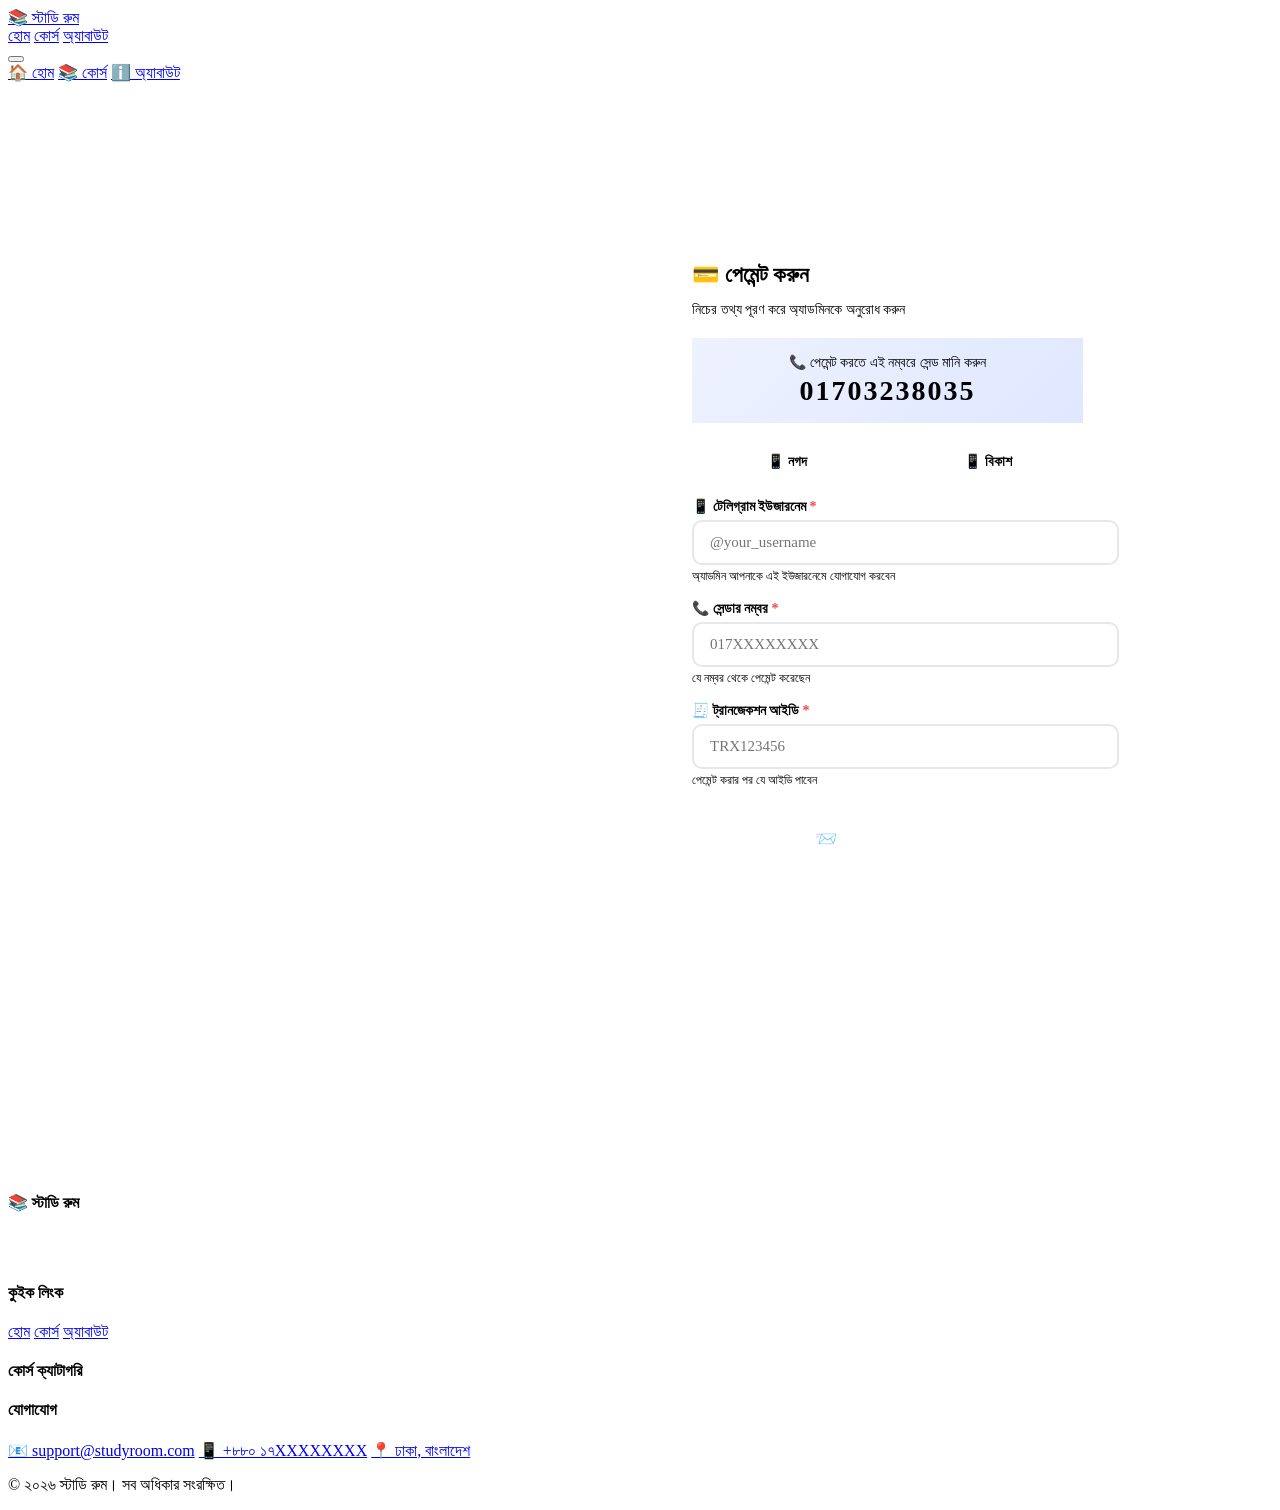
==== payment.html @ a33f05c6 "Add files via upload" ====
<!DOCTYPE html>
<html lang="bn">
<head>
    <meta charset="UTF-8" />
    <meta name="viewport" content="width=device-width, initial-scale=1.0" />
    <title>পেমেন্ট | স্টাডি রুম</title>
    <link rel="stylesheet" href="css/style.css" />
    <style>
        /* ============================================
           পেমেন্ট পেজের অতিরিক্ত স্টাইল
           ============================================ */
        .payment-section {
            padding: 130px 0 60px;
            background: var(--light);
            min-height: 100vh;
        }

        .payment-wrapper {
            max-width: 950px;
            margin: 0 auto;
            display: grid;
            grid-template-columns: 1fr 1fr;
            gap: 40px;
            align-items: start;
        }

        /* ----- কোর্স প্রিভিউ কার্ড ----- */
        .course-preview {
            background: white;
            border-radius: var(--radius);
            overflow: hidden;
            box-shadow: var(--shadow);
            position: sticky;
            top: 100px;
        }

        .course-preview img {
            width: 100%;
            height: 220px;
            object-fit: cover;
        }

        .course-preview .preview-body {
            padding: 24px;
        }

        .course-preview .preview-body .badge {
            display: inline-block;
            background: var(--primary);
            color: white;
            padding: 4px 16px;
            border-radius: 50px;
            font-size: 12px;
            font-weight: 600;
            margin-bottom: 10px;
        }

        .course-preview .preview-body h2 {
            font-size: 20px;
            margin-bottom: 8px;
            color: var(--dark);
        }

        .course-preview .preview-body .meta {
            display: flex;
            flex-wrap: wrap;
            gap: 10px;
            margin-bottom: 12px;
            font-size: 13px;
            color: var(--gray);
        }

        .course-preview .preview-body .meta span {
            background: var(--light);
            padding: 2px 12px;
            border-radius: 50px;
        }

        .course-preview .preview-body .price-large {
            font-size: 26px;
            font-weight: 800;
            color: var(--primary);
            margin: 10px 0;
        }

        .course-preview .preview-body .description {
            font-size: 14px;
            color: var(--gray);
            line-height: 1.6;
        }

        /* ----- পেমেন্ট কার্ড ----- */
        .payment-card {
            background: white;
            border-radius: var(--radius);
            padding: 32px;
            box-shadow: var(--shadow);
        }

        .payment-card h2 {
            font-size: 22px;
            margin-bottom: 4px;
            color: var(--dark);
        }

        .payment-card .subtitle {
            color: var(--gray);
            font-size: 14px;
            margin-bottom: 20px;
        }

        /* ----- পেমেন্ট নম্বর (বড় ফন্টে) ----- */
        .payment-number-box {
            background: linear-gradient(135deg, #EEF2FF, #E0E7FF);
            border: 2px dashed var(--primary);
            border-radius: var(--radius-sm);
            padding: 16px 20px;
            text-align: center;
            margin-bottom: 20px;
        }

        .payment-number-box .label {
            font-size: 14px;
            color: var(--gray);
            font-weight: 500;
        }

        .payment-number-box .number {
            font-size: 28px;
            font-weight: 800;
            color: var(--primary);
            letter-spacing: 2px;
            margin-top: 4px;
        }

        .payment-number-box .number span {
            background: var(--white);
            padding: 2px 12px;
            border-radius: 8px;
        }

        /* ----- ব্যাংক/নগদ ফিল্টার বাটন ----- */
        .method-filter {
            display: flex;
            gap: 12px;
            margin-bottom: 18px;
            flex-wrap: wrap;
        }

        .method-btn {
            padding: 10px 28px;
            border: 2px solid var(--gray-light);
            border-radius: 50px;
            background: var(--white);
            color: var(--gray);
            font-size: 14px;
            font-weight: 600;
            cursor: pointer;
            transition: var(--transition);
            flex: 1;
            min-width: 100px;
            text-align: center;
        }

        .method-btn:hover {
            border-color: var(--primary);
            color: var(--primary);
        }

        .method-btn.active {
            background: var(--primary);
            color: var(--white);
            border-color: var(--primary);
        }

        .method-btn .icon {
            margin-right: 6px;
        }

        /* ----- ফর্ম গ্রুপ ----- */
        .form-group {
            margin-bottom: 16px;
        }

        .form-group label {
            display: block;
            font-weight: 600;
            font-size: 14px;
            margin-bottom: 5px;
            color: var(--dark);
        }

        .form-group label .required {
            color: #ef4444;
        }

        .form-group input,
        .form-group select {
            width: 100%;
            padding: 12px 16px;
            border: 2px solid #e5e7eb;
            border-radius: 10px;
            font-size: 15px;
            transition: var(--transition);
            font-family: inherit;
            background: white;
        }

        .form-group input:focus,
        .form-group select:focus {
            border-color: var(--primary);
            outline: none;
            box-shadow: 0 0 0 4px rgba(108, 99, 255, 0.1);
        }

        .form-group input.error,
        .form-group select.error {
            border-color: #ef4444;
            box-shadow: 0 0 0 4px rgba(239, 68, 68, 0.1);
        }

        .form-group .helper {
            font-size: 12px;
            color: var(--gray);
            margin-top: 4px;
        }

        .form-group .error-text {
            font-size: 12px;
            color: #ef4444;
            display: none;
            margin-top: 4px;
        }

        .form-group .error-text.show {
            display: block;
        }

        /* ----- সাবমিট বাটন ----- */
        .btn-submit {
            width: 100%;
            padding: 16px;
            background: linear-gradient(135deg, var(--primary), var(--primary-dark));
            color: white;
            border: none;
            border-radius: 50px;
            font-size: 18px;
            font-weight: 600;
            cursor: pointer;
            transition: var(--transition);
            margin-top: 8px;
        }

        .btn-submit:hover {
            transform: translateY(-2px);
            box-shadow: 0 8px 30px rgba(108, 99, 255, 0.35);
        }

        .btn-submit:disabled {
            opacity: 0.6;
            cursor: not-allowed;
            transform: none !important;
        }

        /* ----- সফল মেসেজ ----- */
        .success-message {
            display: none;
            text-align: center;
            padding: 40px 20px;
        }

        .success-message .icon {
            font-size: 64px;
            margin-bottom: 12px;
        }

        .success-message h3 {
            color: #22c55e;
            font-size: 24px;
            margin-bottom: 8px;
        }

        .success-message p {
            color: var(--gray);
            margin-bottom: 20px;
        }

        /* ============================================
           রেসপনসিভ
           ============================================ */
        @media (max-width: 768px) {
            .payment-wrapper {
                grid-template-columns: 1fr;
                gap: 30px;
            }

            .course-preview {
                position: static;
            }

            .course-preview img {
                height: 180px;
            }

            .payment-card {
                padding: 20px;
            }

            .payment-number-box .number {
                font-size: 24px;
            }

            .method-btn {
                padding: 8px 16px;
                font-size: 13px;
                min-width: 80px;
            }
        }

        @media (max-width: 480px) {
            .payment-number-box .number {
                font-size: 20px;
            }
            .method-btn {
                padding: 6px 12px;
                font-size: 12px;
                min-width: 60px;
            }
            .payment-card h2 {
                font-size: 19px;
            }
        }

        @keyframes fadeInUp {
            from {
                opacity: 0;
                transform: translateY(20px);
            }
            to {
                opacity: 1;
                transform: translateY(0);
            }
        }
    </style>
</head>
<body>

    <!-- ========================================
    হেডার
    ======================================== -->
    <header>
        <div class="container">
            <div class="logo">
                <a href="index.html">📚 স্টাডি রুম</a>
            </div>
            <nav class="desktop">
                <a href="index.html">হোম</a>
                <a href="courses.html" class="active">কোর্স</a>
                <a href="about.html">অ্যাবাউট</a>
            </nav>
            <button class="hamburger" id="hamburgerBtn" aria-label="মেনু খুলুন">
                <span></span>
                <span></span>
                <span></span>
            </button>
        </div>
    </header>

    <!-- মোবাইল সাইড মেনু -->
    <div class="mobile-menu" id="mobileMenu">
        <a href="index.html">🏠 হোম</a>
        <a href="courses.html">📚 কোর্স</a>
        <a href="about.html">ℹ️ অ্যাবাউট</a>
    </div>
    <div class="overlay" id="overlay"></div>

    <!-- ========================================
    পেমেন্ট সেকশন
    ======================================== -->
    <section class="payment-section">
        <div class="container">
            <div class="payment-wrapper">

                <!-- ============================
                বাম দিকে: কোর্স প্রিভিউ
                ============================ -->
                <div class="course-preview" id="coursePreview">
                    <!-- JS দিয়ে দেখাবে -->
                </div>

                <!-- ============================
                ডান দিকে: পেমেন্ট ফর্ম
                ============================ -->
                <div class="payment-card">
                    <h2>💳 পেমেন্ট করুন</h2>
                    <p class="subtitle">নিচের তথ্য পূরণ করে অ্যাডমিনকে অনুরোধ করুন</p>

                    <!-- ============================
                    📞 পেমেন্ট নম্বর (বড় ফন্টে)
                    ============================ -->
                    <div class="payment-number-box">
                        <div class="label">📞 পেমেন্ট করতে এই নম্বরে সেন্ড মানি করুন</div>
                        <div class="number"><span>01703238035</span></div>
                    </div>

                    <!-- ============================
                    🏦 ব্যাংক/নগদ ফিল্টার বাটন
                    ============================ -->
                    <div class="method-filter" id="methodFilter">
                        <button class="method-btn" data-method="Nagad">
                            📱 নগদ
                        </button>
                        <button class="method-btn" data-method="bKash">
                            📱 বিকাশ
                        </button>
                    </div>

                    <!-- ============================
                    ফর্ম
                    ============================ -->
                    <form id="paymentForm" novalidate>

                        <!-- পেমেন্ট মেথড (হিডেন) -->
                        <input type="hidden" id="paymentMethod" value="Bank" />

                        <!-- টেলিগ্রাম ইউজারনেম -->
                        <div class="form-group">
                            <label for="tgUsername">📱 টেলিগ্রাম ইউজারনেম <span class="required">*</span></label>
                            <input type="text" id="tgUsername" placeholder="@your_username" />
                            <div class="helper">অ্যাডমিন আপনাকে এই ইউজারনেমে যোগাযোগ করবেন</div>
                            <div class="error-text" id="tgUsernameError">ইউজারনেম অবশ্যই @ দিয়ে শুরু হতে হবে</div>
                        </div>

                        <!-- সেন্ডার নম্বর -->
                        <div class="form-group">
                            <label for="senderNumber">📞 সেন্ডার নম্বর <span class="required">*</span></label>
                            <input type="text" id="senderNumber" placeholder="017XXXXXXXX" maxlength="11" />
                            <div class="helper">যে নম্বর থেকে পেমেন্ট করেছেন</div>
                            <div class="error-text" id="senderNumberError">সঠিক ১১ ডিজিটের নম্বর দিন</div>
                        </div>

                        <!-- ট্রানজেকশন আইডি -->
                        <div class="form-group">
                            <label for="trxId">🧾 ট্রানজেকশন আইডি <span class="required">*</span></label>
                            <input type="text" id="trxId" placeholder="TRX123456" />
                            <div class="helper">পেমেন্ট করার পর যে আইডি পাবেন</div>
                            <div class="error-text" id="trxIdError">ট্রানজেকশন আইডি দিন (অন্তত ৬ অক্ষর)</div>
                        </div>

                        <button type="submit" class="btn-submit" id="submitBtn">
                            📨 রিকোয়েস্ট সেন্ড করুন
                        </button>
                    </form>

                    <!-- সফল মেসেজ -->
                    <div id="successMessage" class="success-message">
                        <div class="icon">✅</div>
                        <h3>অনুরোধ সফল!</h3>
                        <p>আপনার অনুরোধ অ্যাডমিনের কাছে পাঠানো হয়েছে।<br />অ্যাডমিন চেক করে আপনার টেলিগ্রামে জানিয়ে দেবেন।</p>
                        <a href="courses.html" class="btn-secondary">← কোর্স পেজে ফিরুন</a>
                    </div>
                </div>

            </div>
        </div>
    </section>

    <!-- ========================================
    ফুটার
    ======================================== -->
    <footer>
        <div class="container">
            <div class="footer-grid">
                <div>
                    <h4>📚 স্টাডি রুম</h4>
                    <p style="color: rgba(255,255,255,0.6); line-height: 1.8;">
                        আপনার অনলাইন লার্নিং প্ল্যাটফর্ম। যেকোনো সময়, যেকোনো জায়গা থেকে শিখুন।
                    </p>
                </div>
                <div>
                    <h4>কুইক লিংক</h4>
                    <a href="index.html">হোম</a>
                    <a href="courses.html">কোর্স</a>
                    <a href="about.html">অ্যাবাউট</a>
                </div>
                <div>
                    <h4>কোর্স ক্যাটাগরি</h4>
                    <div id="footerCategories"></div>
                </div>
                <div>
                    <h4>যোগাযোগ</h4>
                    <a href="#">📧 support@studyroom.com</a>
                    <a href="#">📱 +৮৮০ ১৭XXXXXXXX</a>
                    <a href="#">📍 ঢাকা, বাংলাদেশ</a>
                </div>
            </div>
            <div class="footer-bottom">
                <p>&copy; ২০২৬ স্টাডি রুম। সব অধিকার সংরক্ষিত।</p>
            </div>
        </div>
    </footer>

    <script src="js/courses-data.js"></script>
    <script src="js/payment.js"></script>
</body>
</html>
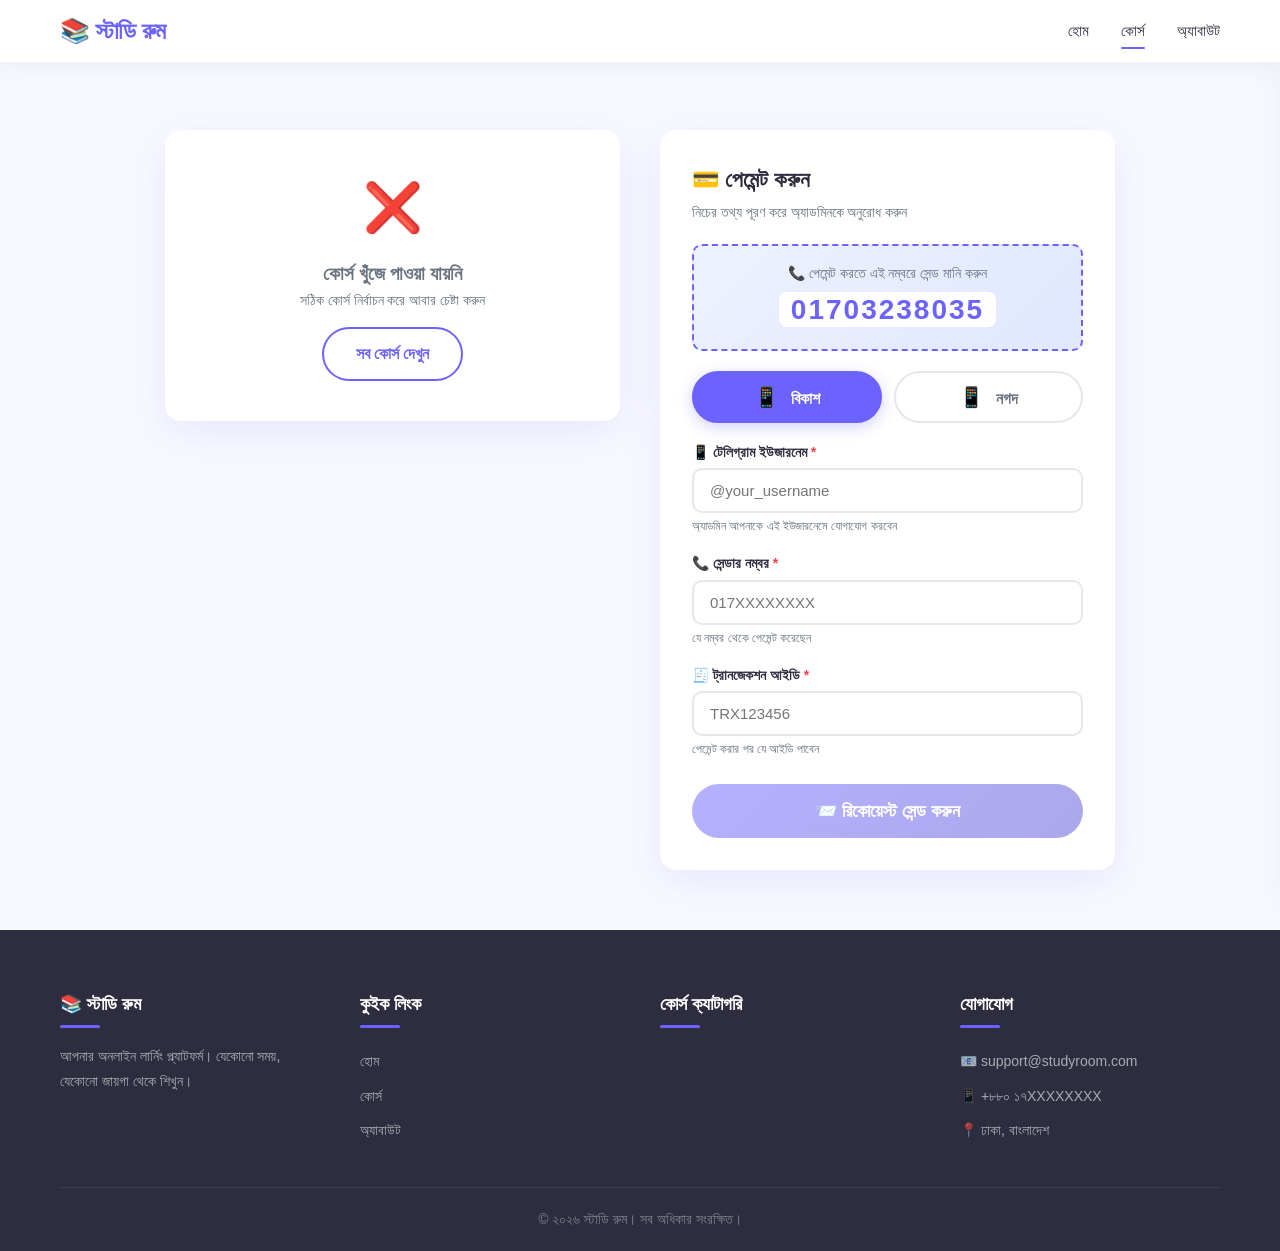
==== commit 8c828a49: "Update payment method styles and labels" ====
--- a/payment.html
+++ b/payment.html
@@ -139,7 +139,7 @@
             border-radius: 8px;
         }
 
-        /* ----- ব্যাংক/নগদ ফিল্টার বাটন ----- */
+        /* ----- পেমেন্ট মেথড (শুধু bKash + Nagad) ----- */
         .method-filter {
             display: flex;
             gap: 12px;
@@ -148,33 +148,36 @@
         }
 
         .method-btn {
-            padding: 10px 28px;
+            padding: 12px 28px;
             border: 2px solid var(--gray-light);
             border-radius: 50px;
             background: var(--white);
             color: var(--gray);
-            font-size: 14px;
+            font-size: 16px;
             font-weight: 600;
             cursor: pointer;
             transition: var(--transition);
             flex: 1;
-            min-width: 100px;
+            min-width: 120px;
             text-align: center;
         }
 
         .method-btn:hover {
             border-color: var(--primary);
             color: var(--primary);
+            transform: translateY(-2px);
         }
 
         .method-btn.active {
             background: var(--primary);
             color: var(--white);
             border-color: var(--primary);
+            box-shadow: 0 4px 15px rgba(108, 99, 255, 0.3);
         }
 
         .method-btn .icon {
-            margin-right: 6px;
+            margin-right: 8px;
+            font-size: 20px;
         }
 
         /* ----- ফর্ম গ্রুপ ----- */
@@ -311,20 +314,20 @@
             }
 
             .method-btn {
+                padding: 10px 20px;
+                font-size: 14px;
+                min-width: 100px;
+            }
+        }
+
+        @media (max-width: 480px) {
+            .payment-number-box .number {
+                font-size: 20px;
+            }
+            .method-btn {
                 padding: 8px 16px;
                 font-size: 13px;
                 min-width: 80px;
-            }
-        }
-
-        @media (max-width: 480px) {
-            .payment-number-box .number {
-                font-size: 20px;
-            }
-            .method-btn {
-                padding: 6px 12px;
-                font-size: 12px;
-                min-width: 60px;
             }
             .payment-card h2 {
                 font-size: 19px;
@@ -404,14 +407,14 @@
                     </div>
 
                     <!-- ============================
-                    🏦 ব্যাংক/নগদ ফিল্টার বাটন
+                    🏦 পেমেন্ট মেথড (শুধু bKash + Nagad)
                     ============================ -->
                     <div class="method-filter" id="methodFilter">
+                        <button class="method-btn active" data-method="bKash">
+                            <span class="icon">📱</span> বিকাশ
+                        </button>
                         <button class="method-btn" data-method="Nagad">
-                            📱 নগদ
-                        </button>
-                        <button class="method-btn" data-method="bKash">
-                            📱 বিকাশ
+                            <span class="icon">📱</span> নগদ
                         </button>
                     </div>
 
@@ -421,7 +424,7 @@
                     <form id="paymentForm" novalidate>
 
                         <!-- পেমেন্ট মেথড (হিডেন) -->
-                        <input type="hidden" id="paymentMethod" value="Bank" />
+                        <input type="hidden" id="paymentMethod" value="bKash" />
 
                         <!-- টেলিগ্রাম ইউজারনেম -->
                         <div class="form-group">
@@ -503,4 +506,4 @@
     <script src="js/courses-data.js"></script>
     <script src="js/payment.js"></script>
 </body>
-</html>+</html>
--- a/css/style.css
+++ b/css/style.css
@@ -0,0 +1,1304 @@
+/* ============================================
+   📚 স্টাডি রুম - সম্পূর্ণ রেসপনসিভ CSS
+   ============================================ */
+
+/* ---------- রুট ভেরিয়েবল ---------- */
+:root {
+    --primary: #6C63FF;
+    --primary-dark: #5A52D5;
+    --primary-light: #8B83FF;
+    --secondary: #FF6584;
+    --accent: #FFC857;
+    --dark: #2D2D3F;
+    --light: #F8F9FE;
+    --white: #FFFFFF;
+    --gray: #6B7280;
+    --gray-light: #E5E7EB;
+    --shadow: 0 10px 40px rgba(108, 99, 255, 0.12);
+    --shadow-hover: 0 20px 60px rgba(108, 99, 255, 0.20);
+    --radius: 16px;
+    --radius-sm: 10px;
+    --transition: all 0.3s cubic-bezier(0.4, 0, 0.2, 1);
+}
+
+/* ---------- রিসেট ---------- */
+* {
+    margin: 0;
+    padding: 0;
+    box-sizing: border-box;
+}
+
+html {
+    scroll-behavior: smooth;
+}
+
+body {
+    font-family: 'Segoe UI', -apple-system, BlinkMacSystemFont, sans-serif;
+    background: var(--light);
+    color: var(--dark);
+    line-height: 1.6;
+    overflow-x: hidden;
+}
+
+a {
+    text-decoration: none;
+    color: inherit;
+}
+
+ul {
+    list-style: none;
+}
+
+img {
+    max-width: 100%;
+    display: block;
+}
+
+.container {
+    max-width: 1200px;
+    margin: 0 auto;
+    padding: 0 20px;
+}
+
+/* ---------- স্ক্রলবার ---------- */
+::-webkit-scrollbar {
+    width: 8px;
+}
+::-webkit-scrollbar-track {
+    background: var(--light);
+}
+::-webkit-scrollbar-thumb {
+    background: var(--primary);
+    border-radius: 10px;
+}
+::-webkit-scrollbar-thumb:hover {
+    background: var(--primary-dark);
+}
+
+/* ============================================
+   হেডার (রেসপনসিভ)
+   ============================================ */
+header {
+    background: rgba(255, 255, 255, 0.95);
+    backdrop-filter: blur(20px);
+    -webkit-backdrop-filter: blur(20px);
+    box-shadow: 0 2px 30px rgba(0, 0, 0, 0.06);
+    position: fixed;
+    top: 0;
+    left: 0;
+    right: 0;
+    z-index: 1000;
+    padding: 12px 0;
+    transition: var(--transition);
+}
+
+header .container {
+    display: flex;
+    justify-content: space-between;
+    align-items: center;
+}
+
+.logo a {
+    font-size: 24px;
+    font-weight: 800;
+    color: var(--primary);
+    letter-spacing: -0.5px;
+}
+
+.logo a:hover {
+    color: var(--primary-dark);
+}
+
+/* ---------- ডেস্কটপ নেভ ---------- */
+nav.desktop {
+    display: flex;
+    align-items: center;
+    gap: 32px;
+}
+
+nav.desktop a {
+    font-size: 15px;
+    font-weight: 500;
+    color: var(--dark);
+    position: relative;
+    transition: var(--transition);
+    padding: 4px 0;
+}
+
+nav.desktop a::after {
+    content: '';
+    position: absolute;
+    bottom: -2px;
+    left: 0;
+    width: 0;
+    height: 2.5px;
+    background: var(--primary);
+    border-radius: 4px;
+    transition: var(--transition);
+}
+
+nav.desktop a:hover::after,
+nav.desktop a.active::after {
+    width: 100%;
+}
+
+nav.desktop a:hover {
+    color: var(--primary);
+}
+
+/* ---------- হামবার্গার বাটন ---------- */
+.hamburger {
+    display: none;
+    flex-direction: column;
+    gap: 5px;
+    cursor: pointer;
+    padding: 5px;
+    background: none;
+    border: none;
+    z-index: 1001;
+}
+
+.hamburger span {
+    display: block;
+    width: 28px;
+    height: 3px;
+    background: var(--dark);
+    border-radius: 4px;
+    transition: var(--transition);
+    transform-origin: center;
+}
+
+.hamburger.active span:nth-child(1) {
+    transform: rotate(45deg) translate(5px, 6px);
+}
+.hamburger.active span:nth-child(2) {
+    opacity: 0;
+    transform: scaleX(0);
+}
+.hamburger.active span:nth-child(3) {
+    transform: rotate(-45deg) translate(5px, -6px);
+}
+
+/* ---------- মোবাইল সাইড মেনু ---------- */
+.mobile-menu {
+    position: fixed;
+    top: 0;
+    right: -320px;
+    width: 300px;
+    height: 100vh;
+    background: var(--white);
+    box-shadow: -10px 0 40px rgba(0, 0, 0, 0.08);
+    padding: 80px 30px 30px;
+    transition: right 0.4s cubic-bezier(0.4, 0, 0.2, 1);
+    z-index: 999;
+    overflow-y: auto;
+}
+
+.mobile-menu.open {
+    right: 0;
+}
+
+.mobile-menu a {
+    display: block;
+    padding: 14px 0;
+    font-size: 17px;
+    font-weight: 500;
+    color: var(--dark);
+    border-bottom: 1px solid rgba(0, 0, 0, 0.05);
+    transition: var(--transition);
+}
+
+.mobile-menu a:hover {
+    color: var(--primary);
+    padding-left: 12px;
+}
+
+/* ---------- ওভারলে ---------- */
+.overlay {
+    position: fixed;
+    top: 0;
+    left: 0;
+    width: 100%;
+    height: 100%;
+    background: rgba(0, 0, 0, 0.4);
+    backdrop-filter: blur(4px);
+    -webkit-backdrop-filter: blur(4px);
+    opacity: 0;
+    visibility: hidden;
+    transition: var(--transition);
+    z-index: 998;
+}
+
+.overlay.active {
+    opacity: 1;
+    visibility: visible;
+}
+
+/* ============================================
+   হিরো সেকশন (রেসপনসিভ)
+   ============================================ */
+.hero {
+    padding: 140px 0 80px;
+    background: linear-gradient(135deg, #EEF2FF 0%, #E0E7FF 100%);
+    text-align: center;
+    position: relative;
+    overflow: hidden;
+}
+
+.hero::before {
+    content: '';
+    position: absolute;
+    top: -50%;
+    right: -20%;
+    width: 600px;
+    height: 600px;
+    background: radial-gradient(circle, rgba(108, 99, 255, 0.08) 0%, transparent 70%);
+    border-radius: 50%;
+}
+
+.hero::after {
+    content: '';
+    position: absolute;
+    bottom: -30%;
+    left: -20%;
+    width: 500px;
+    height: 500px;
+    background: radial-gradient(circle, rgba(255, 101, 132, 0.06) 0%, transparent 70%);
+    border-radius: 50%;
+}
+
+.hero .container {
+    position: relative;
+    z-index: 1;
+}
+
+.hero h1 {
+    font-size: 48px;
+    font-weight: 800;
+    line-height: 1.15;
+    margin-bottom: 16px;
+    background: linear-gradient(135deg, var(--primary), var(--secondary));
+    -webkit-background-clip: text;
+    -webkit-text-fill-color: transparent;
+    background-clip: text;
+}
+
+.hero p {
+    font-size: 20px;
+    color: var(--gray);
+    max-width: 560px;
+    margin: 0 auto 32px;
+}
+
+/* ============================================
+   পেজ হিরো (রেসপনসিভ)
+   ============================================ */
+.page-hero {
+    padding: 120px 0 50px;
+    background: linear-gradient(135deg, #EEF2FF 0%, #E0E7FF 100%);
+    text-align: center;
+}
+
+.page-hero h1 {
+    font-size: 36px;
+    font-weight: 800;
+    color: var(--dark);
+}
+
+.page-hero p {
+    font-size: 18px;
+    color: var(--gray);
+    margin-top: 8px;
+}
+
+/* ============================================
+   বাটন (রেসপনসিভ)
+   ============================================ */
+.btn-primary {
+    display: inline-block;
+    padding: 14px 40px;
+    background: linear-gradient(135deg, var(--primary), var(--primary-dark));
+    color: var(--white);
+    font-size: 16px;
+    font-weight: 600;
+    border: none;
+    border-radius: 50px;
+    cursor: pointer;
+    transition: var(--transition);
+    box-shadow: 0 8px 30px rgba(108, 99, 255, 0.30);
+    text-align: center;
+}
+
+.btn-primary:hover {
+    transform: translateY(-3px);
+    box-shadow: 0 12px 40px rgba(108, 99, 255, 0.40);
+}
+
+.btn-secondary {
+    display: inline-block;
+    padding: 12px 32px;
+    background: transparent;
+    color: var(--primary);
+    font-size: 16px;
+    font-weight: 600;
+    border: 2px solid var(--primary);
+    border-radius: 50px;
+    cursor: pointer;
+    transition: var(--transition);
+    text-align: center;
+}
+
+.btn-secondary:hover {
+    background: var(--primary);
+    color: var(--white);
+    transform: translateY(-3px);
+}
+
+/* ============================================
+   ফিল্টার সেকশন (রেসপনসিভ)
+   ============================================ */
+.filter-section {
+    padding: 20px 0 16px;
+    background: var(--white);
+    border-bottom: 2px solid var(--gray-light);
+    margin-top: 70px;
+    position: relative;
+    z-index: 50;
+    box-shadow: 0 2px 20px rgba(0,0,0,0.04);
+}
+
+.filter-group {
+    display: flex;
+    flex-wrap: wrap;
+    gap: 10px;
+    justify-content: center;
+    margin-bottom: 10px;
+}
+
+.filter-group .filter-label {
+    font-size: 13px;
+    font-weight: 600;
+    color: var(--gray);
+    display: flex;
+    align-items: center;
+    padding-right: 6px;
+}
+
+.filter-btn {
+    padding: 8px 20px;
+    border: 2px solid var(--gray-light);
+    border-radius: 50px;
+    background: var(--white);
+    color: var(--gray);
+    font-size: 14px;
+    font-weight: 500;
+    cursor: pointer;
+    transition: var(--transition);
+    white-space: nowrap;
+}
+
+.filter-btn:hover {
+    border-color: var(--primary);
+    color: var(--primary);
+}
+
+.filter-btn.active {
+    background: var(--primary);
+    color: var(--white);
+    border-color: var(--primary);
+}
+
+.filter-btn.active-secondary {
+    background: var(--secondary);
+    color: var(--white);
+    border-color: var(--secondary);
+}
+
+.sub-filter-group {
+    display: flex;
+    flex-wrap: wrap;
+    gap: 10px;
+    justify-content: center;
+    margin-top: 10px;
+    padding-top: 12px;
+    border-top: 1px dashed var(--gray-light);
+}
+
+.sub-filter-group.hidden {
+    display: none;
+}
+
+.filter-status {
+    text-align: center;
+    font-size: 14px;
+    color: var(--gray);
+    margin-top: 12px;
+    padding-top: 12px;
+    border-top: 1px solid var(--gray-light);
+}
+
+.filter-clear {
+    padding: 6px 16px;
+    border: 2px solid #ef4444;
+    border-radius: 50px;
+    background: transparent;
+    color: #ef4444;
+    font-size: 13px;
+    font-weight: 500;
+    cursor: pointer;
+    transition: var(--transition);
+    margin-left: 10px;
+}
+
+.filter-clear:hover {
+    background: #ef4444;
+    color: white;
+}
+
+/* ============================================
+   কোর্স সেকশন (রেসপনসিভ)
+   ============================================ */
+.featured-courses {
+    padding: 80px 0;
+}
+
+.featured-courses h2 {
+    font-size: 32px;
+    font-weight: 700;
+    text-align: center;
+    margin-bottom: 40px;
+}
+
+.courses-section {
+    padding: 40px 0 80px;
+    background: var(--light);
+}
+
+.course-grid {
+    display: grid;
+    grid-template-columns: repeat(auto-fill, minmax(280px, 1fr));
+    gap: 30px;
+}
+
+/* ---------- কোর্স কার্ড (রেসপনসিভ) ---------- */
+.course-card {
+    background: var(--white);
+    border-radius: var(--radius);
+    overflow: hidden;
+    box-shadow: var(--shadow);
+    transition: var(--transition);
+    display: flex;
+    flex-direction: column;
+}
+
+.course-card:hover {
+    transform: translateY(-8px);
+    box-shadow: var(--shadow-hover);
+}
+
+.course-card img {
+    width: 100%;
+    height: 200px;
+    object-fit: cover;
+}
+
+.course-card .card-body {
+    padding: 24px;
+    flex: 1;
+    display: flex;
+    flex-direction: column;
+}
+
+.course-card .card-body h3 {
+    font-size: 18px;
+    font-weight: 700;
+    margin-bottom: 6px;
+    display: flex;
+    align-items: center;
+    gap: 8px;
+    flex-wrap: wrap;
+}
+
+.course-card .card-body p {
+    color: var(--gray);
+    font-size: 14px;
+    margin-bottom: 12px;
+    display: -webkit-box;
+    -webkit-line-clamp: 2;
+    -webkit-box-orient: vertical;
+    overflow: hidden;
+    flex: 1;
+}
+
+.course-card .card-body .price {
+    font-size: 20px;
+    font-weight: 700;
+    color: var(--primary);
+    margin-bottom: 16px;
+}
+
+.course-card .card-body .btn-group {
+    display: flex;
+    gap: 10px;
+    flex-wrap: wrap;
+    margin-top: auto;
+}
+
+.course-card .card-body .btn-group a {
+    flex: 1;
+    min-width: 70px;
+    text-align: center;
+    padding: 10px 14px;
+    border-radius: 50px;
+    font-size: 13px;
+    font-weight: 600;
+    transition: var(--transition);
+}
+
+.btn-details {
+    background: var(--light);
+    color: var(--primary);
+    border: 1.5px solid var(--primary);
+}
+
+.btn-details:hover {
+    background: var(--primary);
+    color: var(--white);
+}
+
+.btn-contact {
+    background: var(--light);
+    color: var(--secondary);
+    border: 1.5px solid var(--secondary);
+}
+
+.btn-contact:hover {
+    background: var(--secondary);
+    color: var(--white);
+}
+
+.btn-buy {
+    background: linear-gradient(135deg, var(--primary), var(--primary-dark));
+    color: var(--white);
+    border: none;
+}
+
+.btn-buy:hover {
+    opacity: 0.9;
+    transform: scale(1.02);
+}
+
+/* ============================================
+   অ্যাবাউট পেজ (রেসপনসিভ)
+   ============================================ */
+.about-section {
+    padding: 60px 0;
+}
+
+.about-grid {
+    display: grid;
+    grid-template-columns: 1fr 1fr;
+    gap: 50px;
+    align-items: center;
+}
+
+.about-text h2 {
+    font-size: 32px;
+    margin-bottom: 16px;
+}
+
+.about-text p {
+    color: var(--gray);
+    margin-bottom: 16px;
+    line-height: 1.8;
+}
+
+.about-text h3 {
+    font-size: 22px;
+    margin: 20px 0 12px;
+}
+
+.about-text ul li {
+    padding: 6px 0;
+    color: var(--gray);
+}
+
+.about-image img {
+    width: 100%;
+    border-radius: var(--radius);
+    box-shadow: var(--shadow);
+}
+
+/* ---------- স্ট্যাটস (রেসপনসিভ) ---------- */
+.stats-grid {
+    display: grid;
+    grid-template-columns: repeat(4, 1fr);
+    gap: 30px;
+    margin-top: 60px;
+    text-align: center;
+}
+
+.stat-item {
+    background: var(--white);
+    padding: 30px 20px;
+    border-radius: var(--radius);
+    box-shadow: var(--shadow);
+    transition: var(--transition);
+}
+
+.stat-item:hover {
+    transform: translateY(-5px);
+    box-shadow: var(--shadow-hover);
+}
+
+.stat-item h3 {
+    font-size: 36px;
+    font-weight: 800;
+    color: var(--primary);
+}
+
+.stat-item p {
+    color: var(--gray);
+    font-size: 16px;
+    margin-top: 4px;
+}
+
+/* ============================================
+   পেমেন্ট পেজ (রেসপনসিভ)
+   ============================================ */
+.payment-section {
+    padding: 130px 0 60px;
+    background: var(--light);
+    min-height: 100vh;
+}
+
+.payment-wrapper {
+    max-width: 900px;
+    margin: 0 auto;
+    display: grid;
+    grid-template-columns: 1fr 1fr;
+    gap: 40px;
+    align-items: start;
+}
+
+.course-preview {
+    background: white;
+    border-radius: var(--radius);
+    overflow: hidden;
+    box-shadow: var(--shadow);
+    position: sticky;
+    top: 100px;
+}
+
+.course-preview img {
+    width: 100%;
+    height: 240px;
+    object-fit: cover;
+}
+
+.course-preview .preview-body {
+    padding: 24px;
+}
+
+.course-preview .preview-body .badge {
+    display: inline-block;
+    background: var(--primary);
+    color: white;
+    padding: 4px 16px;
+    border-radius: 50px;
+    font-size: 12px;
+    font-weight: 600;
+    margin-bottom: 10px;
+}
+
+.course-preview .preview-body h2 {
+    font-size: 22px;
+    margin-bottom: 8px;
+    color: var(--dark);
+}
+
+.course-preview .preview-body .meta {
+    display: flex;
+    flex-wrap: wrap;
+    gap: 12px;
+    margin-bottom: 12px;
+    font-size: 14px;
+    color: var(--gray);
+}
+
+.course-preview .preview-body .meta span {
+    background: var(--light);
+    padding: 2px 12px;
+    border-radius: 50px;
+}
+
+.course-preview .preview-body .price-large {
+    font-size: 28px;
+    font-weight: 800;
+    color: var(--primary);
+    margin: 12px 0;
+}
+
+.course-preview .preview-body .description {
+    font-size: 14px;
+    color: var(--gray);
+    line-height: 1.6;
+}
+
+/* ----- পেমেন্ট ফর্ম (রেসপনসিভ) ----- */
+.payment-card {
+    background: white;
+    border-radius: var(--radius);
+    padding: 32px;
+    box-shadow: var(--shadow);
+}
+
+.payment-card h2 {
+    font-size: 24px;
+    margin-bottom: 4px;
+    color: var(--dark);
+}
+
+.payment-card .subtitle {
+    color: var(--gray);
+    font-size: 14px;
+    margin-bottom: 24px;
+}
+
+.form-group {
+    margin-bottom: 18px;
+}
+
+.form-group label {
+    display: block;
+    font-weight: 600;
+    font-size: 14px;
+    margin-bottom: 5px;
+    color: var(--dark);
+}
+
+.form-group label .required {
+    color: #ef4444;
+}
+
+.form-group input,
+.form-group select {
+    width: 100%;
+    padding: 12px 16px;
+    border: 2px solid #e5e7eb;
+    border-radius: 10px;
+    font-size: 15px;
+    transition: var(--transition);
+    font-family: inherit;
+    background: white;
+}
+
+.form-group input:focus,
+.form-group select:focus {
+    border-color: var(--primary);
+    outline: none;
+    box-shadow: 0 0 0 4px rgba(108, 99, 255, 0.1);
+}
+
+.form-group input.error,
+.form-group select.error {
+    border-color: #ef4444;
+    box-shadow: 0 0 0 4px rgba(239, 68, 68, 0.1);
+}
+
+.form-group .helper {
+    font-size: 12px;
+    color: var(--gray);
+    margin-top: 4px;
+}
+
+.form-group .error-text {
+    font-size: 12px;
+    color: #ef4444;
+    display: none;
+    margin-top: 4px;
+}
+
+.form-group .error-text.show {
+    display: block;
+}
+
+.btn-submit {
+    width: 100%;
+    padding: 16px;
+    background: linear-gradient(135deg, var(--primary), var(--primary-dark));
+    color: white;
+    border: none;
+    border-radius: 50px;
+    font-size: 18px;
+    font-weight: 600;
+    cursor: pointer;
+    transition: var(--transition);
+    margin-top: 8px;
+}
+
+.btn-submit:hover {
+    transform: translateY(-2px);
+    box-shadow: 0 8px 30px rgba(108, 99, 255, 0.35);
+}
+
+.btn-submit:disabled {
+    opacity: 0.6;
+    cursor: not-allowed;
+    transform: none !important;
+}
+
+.success-message {
+    display: none;
+    text-align: center;
+    padding: 40px 20px;
+}
+
+.success-message .icon {
+    font-size: 64px;
+    margin-bottom: 12px;
+}
+
+.success-message h3 {
+    color: #22c55e;
+    font-size: 24px;
+    margin-bottom: 8px;
+}
+
+.success-message p {
+    color: var(--gray);
+    margin-bottom: 20px;
+}
+
+/* ============================================
+   ফুটার (রেসপনসিভ)
+   ============================================ */
+footer {
+    background: var(--dark);
+    color: rgba(255, 255, 255, 0.7);
+    padding: 60px 0 20px;
+    margin-top: 40px;
+}
+
+.footer-grid {
+    display: grid;
+    grid-template-columns: repeat(auto-fit, minmax(200px, 1fr));
+    gap: 40px;
+    margin-bottom: 40px;
+}
+
+.footer-grid h4 {
+    color: var(--white);
+    font-size: 18px;
+    margin-bottom: 16px;
+}
+
+.footer-grid a {
+    display: block;
+    padding: 6px 0;
+    color: rgba(255, 255, 255, 0.6);
+    transition: var(--transition);
+}
+
+.footer-grid a:hover {
+    color: var(--white);
+    padding-left: 8px;
+}
+
+.footer-grid p {
+    color: rgba(255, 255, 255, 0.6);
+    line-height: 1.8;
+}
+
+.footer-bottom {
+    border-top: 1px solid rgba(255, 255, 255, 0.08);
+    padding-top: 20px;
+    text-align: center;
+    font-size: 14px;
+    color: rgba(255, 255, 255, 0.4);
+}
+
+/* ============================================
+   অ্যানিমেশন
+   ============================================ */
+@keyframes fadeInUp {
+    from {
+        opacity: 0;
+        transform: translateY(20px);
+    }
+    to {
+        opacity: 1;
+        transform: translateY(0);
+    }
+}
+
+/* ============================================
+   🚀 রেসপনসিভ - ট্যাবলেট (992px)
+   ============================================ */
+@media (max-width: 992px) {
+    .hero h1 {
+        font-size: 36px;
+    }
+    .hero p {
+        font-size: 18px;
+    }
+    .course-grid {
+        grid-template-columns: repeat(auto-fill, minmax(250px, 1fr));
+    }
+    .about-grid {
+        grid-template-columns: 1fr;
+        gap: 30px;
+    }
+    .stats-grid {
+        grid-template-columns: repeat(2, 1fr);
+    }
+    .payment-wrapper {
+        grid-template-columns: 1fr 1fr;
+        gap: 30px;
+    }
+}
+
+/* ============================================
+   🚀 রেসপনসিভ - মোবাইল (768px)
+   ============================================ */
+@media (max-width: 768px) {
+    /* হেডার */
+    header {
+        padding: 10px 0;
+    }
+    .logo a {
+        font-size: 20px;
+    }
+
+    /* নেভ লুকান */
+    nav.desktop {
+        display: none;
+    }
+
+    /* হামবার্গার দেখান */
+    .hamburger {
+        display: flex;
+    }
+
+    /* হিরো */
+    .hero {
+        padding: 120px 0 60px;
+    }
+    .hero h1 {
+        font-size: 28px;
+    }
+    .hero p {
+        font-size: 16px;
+        padding: 0 10px;
+    }
+
+    /* পেজ হিরো */
+    .page-hero {
+        padding: 110px 0 40px;
+    }
+    .page-hero h1 {
+        font-size: 28px;
+    }
+    .page-hero p {
+        font-size: 16px;
+    }
+
+    /* ফিল্টার */
+    .filter-section {
+        margin-top: 60px;
+        padding: 14px 0 12px;
+    }
+    .filter-group {
+        gap: 8px;
+    }
+    .filter-btn {
+        padding: 6px 14px;
+        font-size: 12px;
+    }
+    .filter-group .filter-label {
+        font-size: 12px;
+        width: 100%;
+        justify-content: center;
+    }
+    .sub-filter-group {
+        gap: 6px;
+        margin-top: 6px;
+        padding-top: 8px;
+    }
+    .filter-status {
+        font-size: 13px;
+    }
+    .filter-clear {
+        font-size: 12px;
+        padding: 4px 12px;
+        margin-left: 6px;
+    }
+
+    /* কোর্স গ্রিড */
+    .course-grid {
+        grid-template-columns: 1fr;
+        gap: 20px;
+    }
+
+    .course-card .card-body .btn-group {
+        flex-direction: column;
+    }
+
+    /* অ্যাবাউট */
+    .about-text h2 {
+        font-size: 26px;
+    }
+    .stats-grid {
+        grid-template-columns: 1fr 1fr;
+        gap: 16px;
+    }
+    .stat-item {
+        padding: 20px;
+    }
+    .stat-item h3 {
+        font-size: 28px;
+    }
+
+    /* পেমেন্ট */
+    .payment-section {
+        padding: 110px 0 40px;
+    }
+    .payment-wrapper {
+        grid-template-columns: 1fr;
+        gap: 30px;
+    }
+    .course-preview {
+        position: static;
+    }
+    .course-preview img {
+        height: 180px;
+    }
+    .payment-card {
+        padding: 24px;
+    }
+    .payment-card h2 {
+        font-size: 20px;
+    }
+
+    /* ফুটার */
+    .footer-grid {
+        grid-template-columns: 1fr 1fr;
+        gap: 30px;
+    }
+}
+
+/* ============================================
+   🚀 রেসপনসিভ - ছোট মোবাইল (480px)
+   ============================================ */
+@media (max-width: 480px) {
+    .hero h1 {
+        font-size: 24px;
+    }
+    .hero p {
+        font-size: 15px;
+    }
+    .btn-primary {
+        padding: 12px 28px;
+        font-size: 14px;
+    }
+    .btn-secondary {
+        padding: 10px 24px;
+        font-size: 14px;
+    }
+
+    .filter-section {
+        margin-top: 55px;
+    }
+    .filter-btn {
+        padding: 4px 10px;
+        font-size: 11px;
+    }
+
+    .course-card .card-body {
+        padding: 18px;
+    }
+    .course-card .card-body h3 {
+        font-size: 16px;
+    }
+    .course-card .card-body .price {
+        font-size: 18px;
+    }
+
+    .footer-grid {
+        grid-template-columns: 1fr;
+        text-align: center;
+    }
+    .footer-grid a:hover {
+        padding-left: 0;
+    }
+
+    .stats-grid {
+        grid-template-columns: 1fr 1fr;
+        gap: 12px;
+    }
+    .stat-item {
+        padding: 16px;
+    }
+    .stat-item h3 {
+        font-size: 24px;
+    }
+
+    .mobile-menu {
+        width: 280px;
+        right: -280px;
+    }
+
+    .payment-card {
+        padding: 18px;
+    }
+    .form-group input,
+    .form-group select {
+        padding: 10px 14px;
+        font-size: 14px;
+    }
+    .btn-submit {
+        padding: 14px;
+        font-size: 16px;
+    }
+}
+
+/* ============================================
+   🚀 রেসপনসিভ - এক্সট্রা ছোট (360px)
+   ============================================ */
+@media (max-width: 360px) {
+    .container {
+        padding: 0 12px;
+    }
+    .hero h1 {
+        font-size: 20px;
+    }
+    .filter-btn {
+        padding: 3px 8px;
+        font-size: 10px;
+    }
+    .course-card .card-body .btn-group a {
+        font-size: 12px;
+        padding: 8px 10px;
+    }
+}
+
+
+
+
+
+
+
+/* ============================================
+   ফুটার (সব ডিভাইসে নিচে থাকবে)
+   ============================================ */
+
+/* পুরো পেজ ফ্লেক্স */
+body {
+    display: flex;
+    flex-direction: column;
+    min-height: 100vh;
+}
+
+/* মেইন কন্টেন্ট ফ্লেক্স গ্রো */
+main {
+    flex: 1;
+}
+
+/* ফুটার - সব সময় নিচে */
+footer {
+    background: var(--dark);
+    color: rgba(255, 255, 255, 0.7);
+    padding: 60px 0 20px;
+    margin-top: auto;  /* 👈 এটা ফুটারকে নিচে ঠেলে দেয় */
+    width: 100%;
+}
+
+.footer-grid {
+    display: grid;
+    grid-template-columns: repeat(auto-fit, minmax(200px, 1fr));
+    gap: 40px;
+    margin-bottom: 40px;
+}
+
+.footer-grid h4 {
+    color: var(--white);
+    font-size: 18px;
+    font-weight: 700;
+    margin-bottom: 16px;
+    position: relative;
+    padding-bottom: 10px;
+}
+
+/* হেডিং এর নিচে আন্ডারলাইন */
+.footer-grid h4::after {
+    content: '';
+    position: absolute;
+    bottom: 0;
+    left: 0;
+    width: 40px;
+    height: 3px;
+    background: var(--primary);
+    border-radius: 4px;
+}
+
+.footer-grid a {
+    display: block;
+    padding: 6px 0;
+    color: rgba(255, 255, 255, 0.6);
+    transition: var(--transition);
+    font-size: 14px;
+}
+
+.footer-grid a:hover {
+    color: var(--white);
+    padding-left: 10px;
+}
+
+.footer-grid p {
+    color: rgba(255, 255, 255, 0.6);
+    line-height: 1.8;
+    font-size: 14px;
+}
+
+.footer-bottom {
+    border-top: 1px solid rgba(255, 255, 255, 0.08);
+    padding-top: 20px;
+    text-align: center;
+    font-size: 14px;
+    color: rgba(255, 255, 255, 0.4);
+}
+
+/* ============================================
+   ফুটার রেসপনসিভ
+   ============================================ */
+
+/* ট্যাবলেট */
+@media (max-width: 768px) {
+    .footer-grid {
+        grid-template-columns: repeat(2, 1fr);
+        gap: 30px;
+        text-align: left;
+    }
+    
+    .footer-grid h4::after {
+        left: 0;
+    }
+}
+
+/* মোবাইল */
+@media (max-width: 480px) {
+    .footer-grid {
+        grid-template-columns: 1fr;
+        gap: 24px;
+        text-align: center;
+    }
+    
+    .footer-grid h4::after {
+        left: 50%;
+        transform: translateX(-50%);
+    }
+    
+    .footer-grid a:hover {
+        padding-left: 0;
+    }
+}
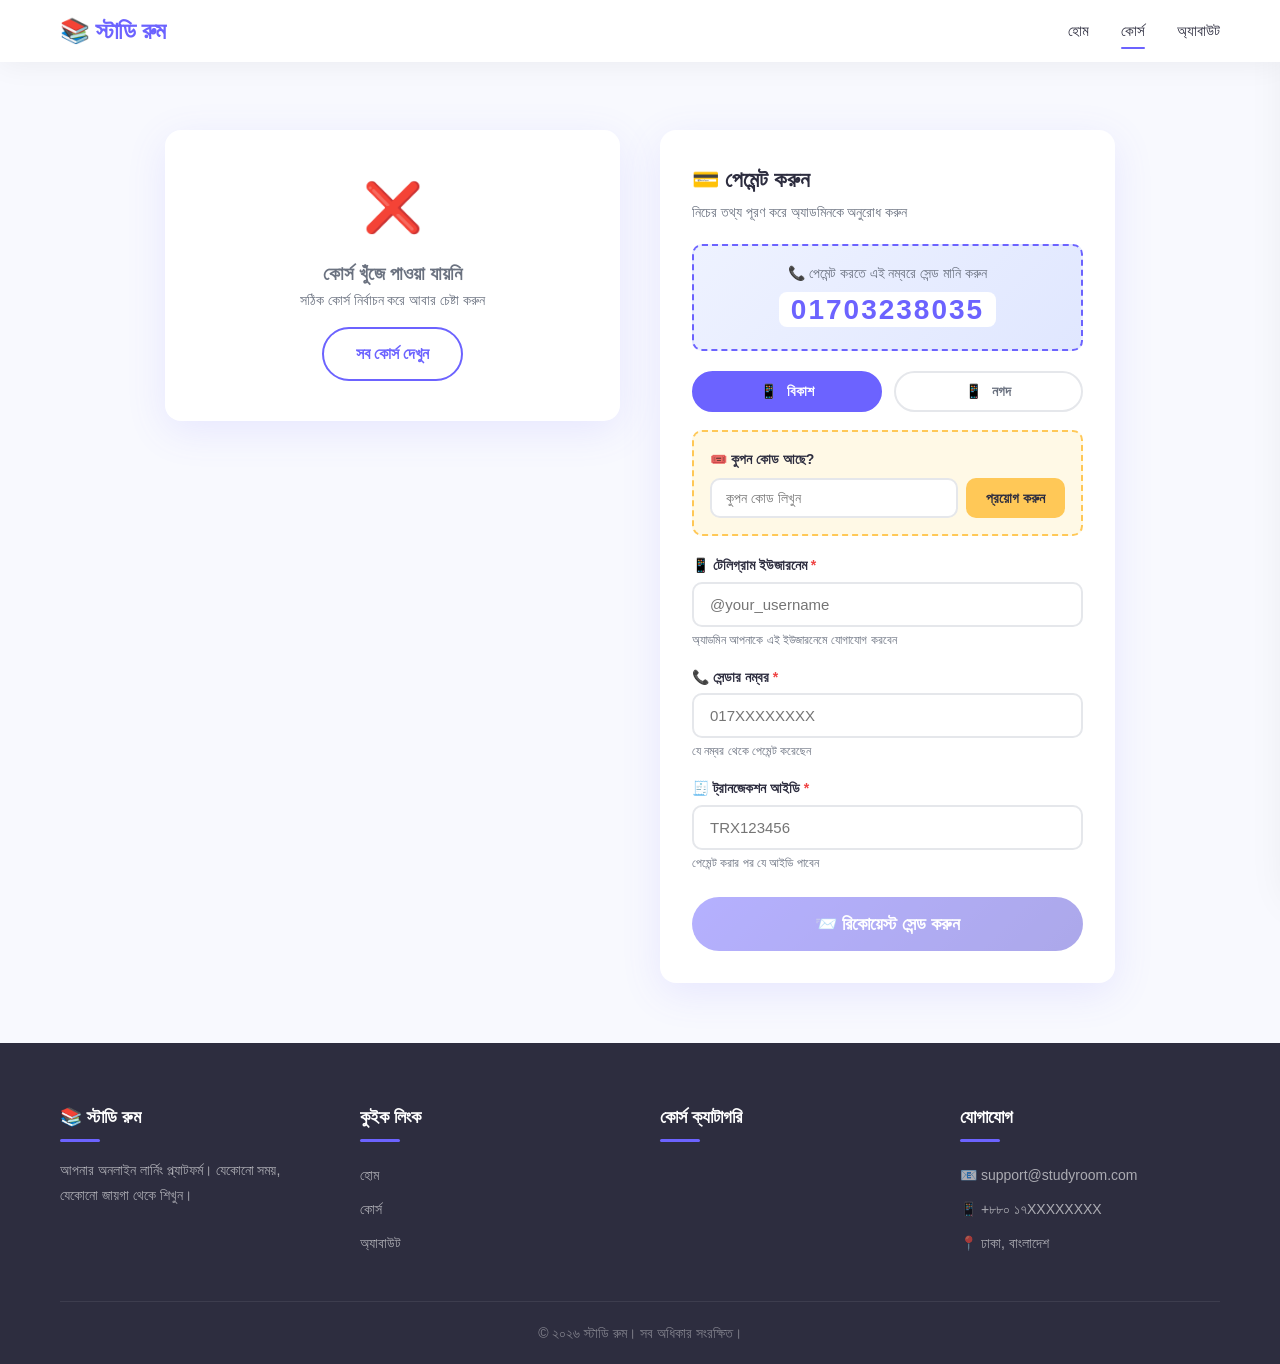
==== commit 4d89f90d: "Update payment.html" ====
--- a/payment.html
+++ b/payment.html
@@ -7,7 +7,7 @@
     <link rel="stylesheet" href="css/style.css" />
     <style>
         /* ============================================
-           পেমেন্ট পেজের অতিরিক্ত স্টাইল
+           পেমেন্ট পেজের স্টাইল
            ============================================ */
         .payment-section {
             padding: 130px 0 60px;
@@ -24,7 +24,7 @@
             align-items: start;
         }
 
-        /* ----- কোর্স প্রিভিউ কার্ড ----- */
+        /* ----- কোর্স প্রিভিউ ----- */
         .course-preview {
             background: white;
             border-radius: var(--radius);
@@ -76,11 +76,58 @@
             border-radius: 50px;
         }
 
-        .course-preview .preview-body .price-large {
+        /* ----- দামের সেকশন (কুপন সহ) ----- */
+        .price-box {
+            background: var(--light);
+            border-radius: var(--radius-sm);
+            padding: 16px;
+            margin: 12px 0;
+        }
+
+        .price-row {
+            display: flex;
+            justify-content: space-between;
+            align-items: center;
+            padding: 6px 0;
+            font-size: 15px;
+        }
+
+        .price-row.original {
+            color: var(--gray);
+        }
+
+        .price-row.original .old-price {
+            text-decoration: line-through;
+            color: #ef4444;
+            font-weight: 600;
+        }
+
+        .price-row.discount {
+            color: #22c55e;
+            font-weight: 600;
+        }
+
+        .price-row.total {
+            border-top: 2px dashed var(--gray-light);
+            padding-top: 10px;
+            margin-top: 6px;
+            font-size: 20px;
+            font-weight: 800;
+            color: var(--primary);
+        }
+
+        .price-large {
             font-size: 26px;
             font-weight: 800;
             color: var(--primary);
             margin: 10px 0;
+        }
+
+        .price-large.discounted {
+            text-decoration: line-through;
+            color: var(--gray);
+            font-size: 18px;
+            margin-bottom: 4px;
         }
 
         .course-preview .preview-body .description {
@@ -109,7 +156,7 @@
             margin-bottom: 20px;
         }
 
-        /* ----- পেমেন্ট নম্বর (বড় ফন্টে) ----- */
+        /* ----- পেমেন্ট নম্বর ----- */
         .payment-number-box {
             background: linear-gradient(135deg, #EEF2FF, #E0E7FF);
             border: 2px dashed var(--primary);
@@ -139,7 +186,7 @@
             border-radius: 8px;
         }
 
-        /* ----- পেমেন্ট মেথড (শুধু bKash + Nagad) ----- */
+        /* ----- পেমেন্ট মেথড ----- */
         .method-filter {
             display: flex;
             gap: 12px;
@@ -148,36 +195,180 @@
         }
 
         .method-btn {
-            padding: 12px 28px;
+            padding: 10px 28px;
             border: 2px solid var(--gray-light);
             border-radius: 50px;
             background: var(--white);
             color: var(--gray);
-            font-size: 16px;
+            font-size: 14px;
             font-weight: 600;
             cursor: pointer;
             transition: var(--transition);
             flex: 1;
-            min-width: 120px;
+            min-width: 100px;
             text-align: center;
         }
 
         .method-btn:hover {
             border-color: var(--primary);
             color: var(--primary);
-            transform: translateY(-2px);
         }
 
         .method-btn.active {
             background: var(--primary);
             color: var(--white);
             border-color: var(--primary);
-            box-shadow: 0 4px 15px rgba(108, 99, 255, 0.3);
         }
 
         .method-btn .icon {
-            margin-right: 8px;
-            font-size: 20px;
+            margin-right: 6px;
+        }
+
+        /* ----- কুপন সেকশন ----- */
+        .coupon-section {
+            background: #FFF9E6;
+            border: 2px dashed #FFC857;
+            border-radius: var(--radius-sm);
+            padding: 16px;
+            margin-bottom: 18px;
+        }
+
+        .coupon-section .coupon-label {
+            font-size: 14px;
+            font-weight: 600;
+            color: var(--dark);
+            margin-bottom: 8px;
+            display: flex;
+            align-items: center;
+            gap: 6px;
+        }
+
+        .coupon-input-group {
+            display: flex;
+            gap: 8px;
+        }
+
+        .coupon-input-group input {
+            flex: 1;
+            padding: 10px 14px;
+            border: 2px solid #e5e7eb;
+            border-radius: 10px;
+            font-size: 14px;
+            text-transform: uppercase;
+            transition: var(--transition);
+            font-family: inherit;
+        }
+
+        .coupon-input-group input:focus {
+            border-color: #FFC857;
+            outline: none;
+            box-shadow: 0 0 0 4px rgba(255, 200, 87, 0.15);
+        }
+
+        .coupon-input-group input.error {
+            border-color: #ef4444;
+            box-shadow: 0 0 0 4px rgba(239, 68, 68, 0.1);
+        }
+
+        .coupon-input-group button {
+            padding: 10px 20px;
+            background: #FFC857;
+            color: var(--dark);
+            border: none;
+            border-radius: 10px;
+            font-size: 14px;
+            font-weight: 700;
+            cursor: pointer;
+            transition: var(--transition);
+            white-space: nowrap;
+        }
+
+        .coupon-input-group button:hover {
+            background: #FFB830;
+            transform: translateY(-2px);
+        }
+
+        .coupon-input-group button:disabled {
+            background: var(--gray-light);
+            color: var(--gray);
+            cursor: not-allowed;
+            transform: none;
+        }
+
+        .coupon-message {
+            font-size: 13px;
+            margin-top: 8px;
+            padding: 8px 12px;
+            border-radius: 8px;
+            display: none;
+        }
+
+        .coupon-message.success {
+            display: block;
+            background: #DCFCE7;
+            color: #166534;
+            border: 1px solid #22c55e;
+        }
+
+        .coupon-message.error {
+            display: block;
+            background: #FEE2E2;
+            color: #991B1B;
+            border: 1px solid #ef4444;
+        }
+
+        .coupon-applied {
+            display: flex;
+            justify-content: space-between;
+            align-items: center;
+            background: #DCFCE7;
+            border: 2px solid #22c55e;
+            border-radius: var(--radius-sm);
+            padding: 12px 16px;
+            margin-bottom: 18px;
+        }
+
+        .coupon-applied .info {
+            display: flex;
+            align-items: center;
+            gap: 10px;
+        }
+
+        .coupon-applied .info .icon {
+            font-size: 24px;
+        }
+
+        .coupon-applied .info .text h4 {
+            font-size: 14px;
+            color: #166534;
+            font-weight: 700;
+        }
+
+        .coupon-applied .info .text p {
+            font-size: 12px;
+            color: #15803D;
+            margin: 0;
+        }
+
+        .coupon-applied .remove-btn {
+            background: #ef4444;
+            color: white;
+            border: none;
+            border-radius: 50%;
+            width: 28px;
+            height: 28px;
+            cursor: pointer;
+            font-size: 16px;
+            font-weight: 700;
+            display: flex;
+            align-items: center;
+            justify-content: center;
+            transition: var(--transition);
+        }
+
+        .coupon-applied .remove-btn:hover {
+            background: #DC2626;
+            transform: scale(1.1);
         }
 
         /* ----- ফর্ম গ্রুপ ----- */
@@ -216,8 +407,7 @@
             box-shadow: 0 0 0 4px rgba(108, 99, 255, 0.1);
         }
 
-        .form-group input.error,
-        .form-group select.error {
+        .form-group input.error {
             border-color: #ef4444;
             box-shadow: 0 0 0 4px rgba(239, 68, 68, 0.1);
         }
@@ -296,41 +486,39 @@
                 grid-template-columns: 1fr;
                 gap: 30px;
             }
-
             .course-preview {
                 position: static;
             }
-
             .course-preview img {
                 height: 180px;
             }
-
             .payment-card {
                 padding: 20px;
             }
-
             .payment-number-box .number {
                 font-size: 24px;
-            }
-
-            .method-btn {
-                padding: 10px 20px;
-                font-size: 14px;
-                min-width: 100px;
-            }
-        }
-
-        @media (max-width: 480px) {
-            .payment-number-box .number {
-                font-size: 20px;
             }
             .method-btn {
                 padding: 8px 16px;
                 font-size: 13px;
                 min-width: 80px;
             }
+        }
+
+        @media (max-width: 480px) {
+            .payment-number-box .number {
+                font-size: 20px;
+            }
+            .method-btn {
+                padding: 6px 12px;
+                font-size: 12px;
+                min-width: 60px;
+            }
             .payment-card h2 {
                 font-size: 19px;
+            }
+            .coupon-input-group {
+                flex-direction: column;
             }
         }
 
@@ -388,7 +576,7 @@
                 বাম দিকে: কোর্স প্রিভিউ
                 ============================ -->
                 <div class="course-preview" id="coursePreview">
-                    <!-- JS দিয়ে দেখাবে -->
+                    <!-- JS দিয়ে দেখাবে -->
                 </div>
 
                 <!-- ============================
@@ -398,17 +586,13 @@
                     <h2>💳 পেমেন্ট করুন</h2>
                     <p class="subtitle">নিচের তথ্য পূরণ করে অ্যাডমিনকে অনুরোধ করুন</p>
 
-                    <!-- ============================
-                    📞 পেমেন্ট নম্বর (বড় ফন্টে)
-                    ============================ -->
+                    <!-- 📞 পেমেন্ট নম্বর -->
                     <div class="payment-number-box">
                         <div class="label">📞 পেমেন্ট করতে এই নম্বরে সেন্ড মানি করুন</div>
                         <div class="number"><span>01703238035</span></div>
                     </div>
 
-                    <!-- ============================
-                    🏦 পেমেন্ট মেথড (শুধু bKash + Nagad)
-                    ============================ -->
+                    <!-- 🏦 পেমেন্ট মেথড (bKash + Nagad) -->
                     <div class="method-filter" id="methodFilter">
                         <button class="method-btn active" data-method="bKash">
                             <span class="icon">📱</span> বিকাশ
@@ -418,20 +602,42 @@
                         </button>
                     </div>
 
+                    <!-- 🎟️ কুপন সেকশন -->
+                    <div class="coupon-section" id="couponSection">
+                        <div class="coupon-label">🎟️ কুপন কোড আছে?</div>
+                        <div class="coupon-input-group">
+                            <input type="text" id="couponInput" placeholder="কুপন কোড লিখুন" />
+                            <button type="button" id="applyCouponBtn">প্রয়োগ করুন</button>
+                        </div>
+                        <div class="coupon-message" id="couponMessage"></div>
+                    </div>
+
+                    <!-- কুপন প্রয়োগ হলে দেখাবে -->
+                    <div class="coupon-applied" id="couponApplied" style="display:none;">
+                        <div class="info">
+                            <div class="icon">🎟️</div>
+                            <div class="text">
+                                <h4 id="appliedCouponCode">STUDY20</h4>
+                                <p id="appliedCouponDiscount">২০% ছাড় প্রয়োগ হয়েছে</p>
+                            </div>
+                        </div>
+                        <button type="button" class="remove-btn" id="removeCouponBtn">✕</button>
+                    </div>
+
                     <!-- ============================
                     ফর্ম
                     ============================ -->
                     <form id="paymentForm" novalidate>
 
                         <!-- পেমেন্ট মেথড (হিডেন) -->
-                        <input type="hidden" id="paymentMethod" value="bKash" />
+                        <input type="hidden" id="paymentMethod" value="" />
 
                         <!-- টেলিগ্রাম ইউজারনেম -->
                         <div class="form-group">
                             <label for="tgUsername">📱 টেলিগ্রাম ইউজারনেম <span class="required">*</span></label>
                             <input type="text" id="tgUsername" placeholder="@your_username" />
                             <div class="helper">অ্যাডমিন আপনাকে এই ইউজারনেমে যোগাযোগ করবেন</div>
-                            <div class="error-text" id="tgUsernameError">ইউজারনেম অবশ্যই @ দিয়ে শুরু হতে হবে</div>
+                            <div class="error-text" id="tgUsernameError">ইউজারনেম অবশ্যই @ দিয়ে শুরু হতে হবে</div>
                         </div>
 
                         <!-- সেন্ডার নম্বর -->
@@ -477,7 +683,7 @@
                 <div>
                     <h4>📚 স্টাডি রুম</h4>
                     <p style="color: rgba(255,255,255,0.6); line-height: 1.8;">
-                        আপনার অনলাইন লার্নিং প্ল্যাটফর্ম। যেকোনো সময়, যেকোনো জায়গা থেকে শিখুন।
+                        আপনার অনলাইন লার্নিং প্ল্যাটফর্ম। যেকোনো সময়, যেকোনো জায়গা থেকে শিখুন।
                     </p>
                 </div>
                 <div>
@@ -506,4 +712,4 @@
     <script src="js/courses-data.js"></script>
     <script src="js/payment.js"></script>
 </body>
-</html>
+    </html>
